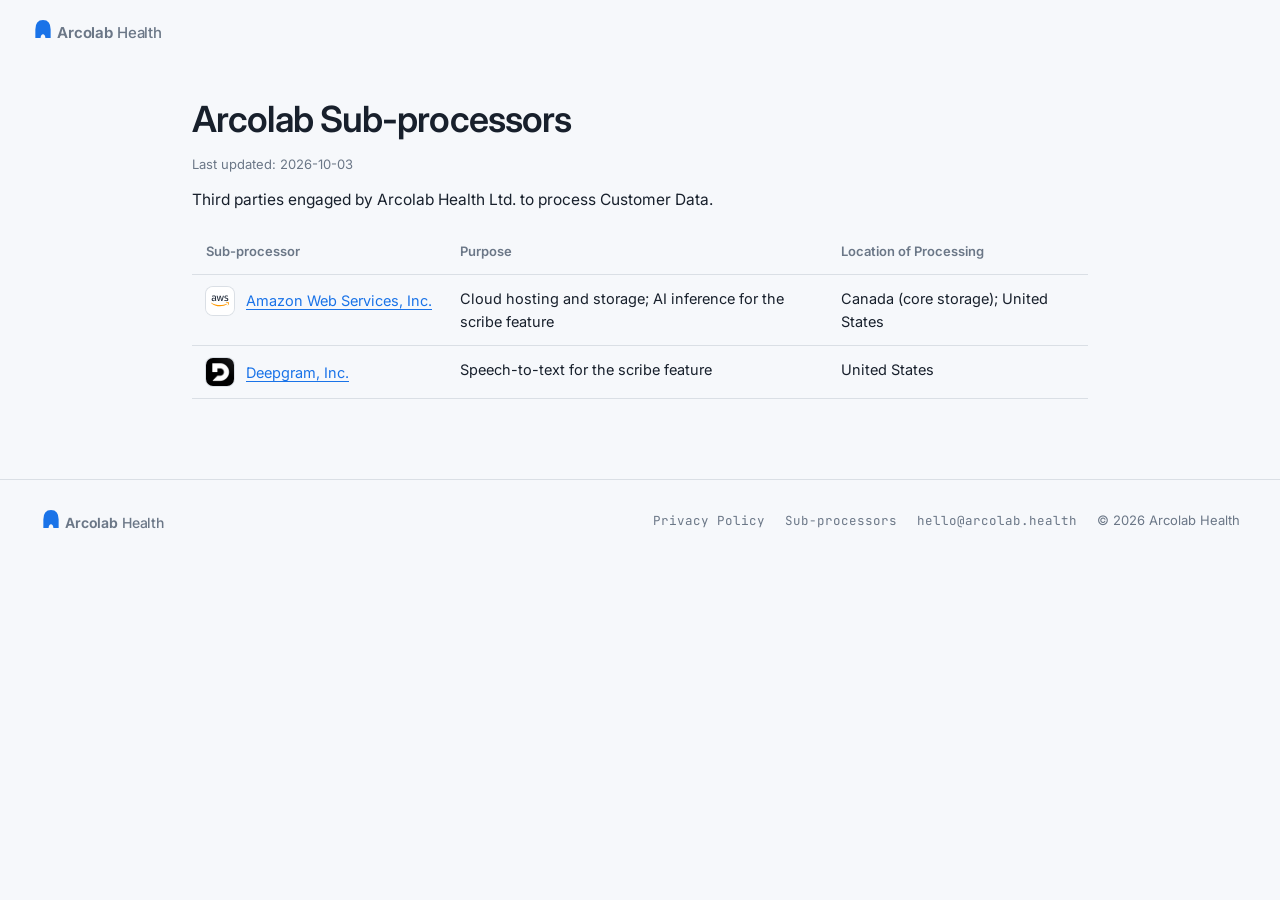
==== sub-processors/index.html @ 29b41894 "feat: add sub-processors page Lists AWS and Deepgram as referenced by the DPA, with vendor icons. Li" ====
<!DOCTYPE html>
<html lang="en">
<head>
  <meta charset="UTF-8" />
  <meta name="viewport" content="width=device-width, initial-scale=1.0" />
  <title>Sub-processors — Arcolab Health</title>
  <meta name="description" content="Third parties engaged by Arcolab Health Ltd. to process Customer Personal Data on behalf of its customers." />
  <meta name="theme-color" content="#f6f8fb" />
  <link rel="canonical" href="https://arcolab.health/sub-processors" />

  <link rel="icon" href="/assets/favicon.svg" type="image/svg+xml" />

  <link rel="preconnect" href="https://fonts.googleapis.com" />
  <link rel="preconnect" href="https://fonts.gstatic.com" crossorigin />
  <link href="https://fonts.googleapis.com/css2?family=Inter:wght@400;450;500;560;600;650&family=JetBrains+Mono:wght@400;500&display=swap" rel="stylesheet" />

  <link rel="stylesheet" href="/styles.css" />
</head>
<body>

  <header class="site-header site-header--static">
    <a class="brand" href="/" aria-label="Arcolab Health home">
      <svg class="mark" viewBox="6 5 46 46" aria-hidden="true"><path d="M13 47 L13 29 Q13 9 29 9 Q45 9 45 29 L45 47 L34 47 C34 36 24 36 24 47 Z" fill="#1a73e8"/></svg>
      <span><b>Arcolab</b>&nbsp;Health</span>
    </a>
  </header>

  <main class="legal legal--wide">
    <h1>Arcolab Sub-processors</h1>
    <p class="updated">Last updated: 2026-10-03</p>

    <p>Third parties engaged by Arcolab Health Ltd. to process Customer Data.</p>

    <div class="table-wrap">
      <table>
        <thead>
          <tr>
            <th scope="col">Sub-processor</th>
            <th scope="col">Purpose</th>
            <th scope="col">Location of Processing</th>
          </tr>
        </thead>
        <tbody>
          <tr>
            <td><div class="vendor"><img class="vendor-logo" src="/assets/logos/aws.svg" alt="" width="28" height="28" /><a href="https://aws.amazon.com/">Amazon Web Services, Inc.</a></div></td>
            <td>Cloud hosting and storage; AI inference for the scribe feature</td>
            <td>Canada (core storage); United States</td>
          </tr>
          <tr>
            <td><div class="vendor"><img class="vendor-logo" src="/assets/logos/deepgram.png" alt="" width="28" height="28" /><a href="https://deepgram.com/">Deepgram, Inc.</a></div></td>
            <td>Speech-to-text for the scribe feature</td>
            <td>United States</td>
          </tr>
        </tbody>
      </table>
    </div>
  </main>

  <footer class="site-footer">
    <a class="brand" href="/" aria-label="Arcolab Health home">
      <svg class="mark" viewBox="6 5 46 46" aria-hidden="true"><path d="M13 47 L13 29 Q13 9 29 9 Q45 9 45 29 L45 47 L34 47 C34 36 24 36 24 47 Z" fill="#1a73e8"/></svg>
      <span><b>Arcolab</b>&nbsp;Health</span>
    </a>
    <div class="footer-meta">
      <a href="/legal/privacy-policy">Privacy Policy</a>
      <a href="/sub-processors" aria-current="page">Sub-processors</a>
      <a href="mailto:hello@arcolab.health">hello@arcolab.health</a>
      <span>© 2026 Arcolab Health</span>
    </div>
  </footer>

</body>
</html>
---- styles.css ----
/* ============================================================
   Arcolab Health — stealth landing
   Light, calm, centered. One measured signal drifting behind.
   ============================================================ */

:root {
  --brandblue: #1a73e8;
  --blue:      #2e7dff;
  --teal:      #2fd4c4;

  --bg:    #f6f8fb;
  --fg:    #18202c;
  --muted: #6b7787;
  --faint: #8a95a3;
  --line:  rgba(20, 40, 70, .12);

  --sans: "Inter", system-ui, -apple-system, sans-serif;
  --mono: "JetBrains Mono", ui-monospace, monospace;
  --ease: cubic-bezier(.22, 1, .36, 1);
}

*, *::before, *::after { box-sizing: border-box; }
* { margin: 0; }
html { -webkit-text-size-adjust: 100%; }
body {
  font-family: var(--sans);
  background: var(--bg);
  color: var(--fg);
  line-height: 1.6;
  -webkit-font-smoothing: antialiased;
  text-rendering: optimizeLegibility;
  overflow-x: hidden;
}
a { color: inherit; text-decoration: none; }
svg { display: block; }
:focus-visible { outline: 2.5px solid var(--brandblue); outline-offset: 3px; border-radius: 6px; }

/* ----------------------------- brand ----------------------------- */
.brand {
  display: inline-flex;
  align-items: baseline;
  gap: 3px;
  font-weight: 650;
  font-size: 15px;
  letter-spacing: -.01em;
  color: var(--fg);
}
.brand .mark { width: 22px; height: 22px; flex: none; transform: translateY(2px); }
.brand b { font-weight: 650; }
.brand span { color: var(--muted); font-weight: 500; }

/* ----------------------------- header ---------------------------- */
.site-header {
  position: absolute;
  top: 0; left: 0; right: 0;
  z-index: 4;
  display: flex;
  align-items: center;
  height: 60px;
  padding: 0 clamp(18px, 5vw, 32px);
}

/* ----------------------------- hero ------------------------------ */
.hero {
  position: relative;
  min-height: 100svh;
  display: flex;
  flex-direction: column;
  align-items: center;
  justify-content: center;
  text-align: center;
  padding: 92px clamp(22px, 7vw, 72px) 64px;
  overflow: hidden;
}
.hero .fx { position: absolute; inset: 0; width: 100%; height: 100%; z-index: 0; }
.hero .vignette {
  position: absolute;
  inset: 0;
  z-index: 1;
  pointer-events: none;
  background: radial-gradient(ellipse 100% 88% at 50% 44%, transparent 58%, rgba(210, 220, 232, .38) 100%);
}
.hero-content { position: relative; z-index: 2; width: 100%; max-width: 780px; }

h1 {
  font-weight: 600;
  letter-spacing: -.025em;
  line-height: 1.1;
  color: var(--fg);
  font-size: clamp(26px, 3.9vw, 46px);
  overflow-wrap: break-word;
  text-wrap: balance;
}
h1 .accent {
  display: block;
  margin-top: 12px;
  font-weight: 500;
  letter-spacing: -.01em;
  font-size: clamp(18px, 2.3vw, 25px);
  background: linear-gradient(100deg, var(--blue) 10%, var(--teal) 92%);
  -webkit-background-clip: text;
          background-clip: text;
  color: transparent;
}
.note {
  margin-top: 22px;
  font-size: 14px;
  font-weight: 400;
  color: var(--muted);
}

/* ----------------------------- cta ------------------------------- */
.cta {
  display: flex;
  flex-direction: column;
  align-items: center;
  gap: 13px;
  margin-top: 30px;
}
.btn {
  display: inline-flex;
  align-items: center;
  gap: 8px;
  font-size: 14.5px;
  font-weight: 560;
  padding: 11px 22px;
  border-radius: 11px;
  color: #fff;
  background: var(--brandblue);
  box-shadow: 0 4px 14px -8px rgba(26, 115, 232, .55);
  transition: transform .18s var(--ease), box-shadow .25s;
}
.btn:hover {
  transform: translateY(-1px);
  box-shadow: 0 8px 20px -10px rgba(26, 115, 232, .6);
}
.btn:active { transform: translateY(0); }
.btn .arrow { transition: transform .25s var(--ease); }
.btn:hover .arrow { transform: translateX(3px); }
.cta-note { font-family: var(--mono); font-size: 12px; color: var(--faint); }
.cta-note a { text-decoration: underline; text-underline-offset: 3px; }
.cta-note a:hover { color: var(--brandblue); }

/* ----------------------------- footer ---------------------------- */
.site-footer {
  display: flex;
  flex-wrap: wrap;
  align-items: center;
  justify-content: space-between;
  gap: 16px;
  padding: 26px clamp(20px, 6vw, 40px);
  border-top: 1px solid var(--line);
}
.site-footer .brand { font-size: 14px; }
.footer-meta {
  display: flex;
  flex-wrap: wrap;
  align-items: center;
  gap: 20px;
  font-size: 13px;
  color: var(--muted);
}
.footer-meta a { font-family: var(--mono); font-size: 12.5px; }
.footer-meta a:hover { color: var(--brandblue); }

/* ----------------------------- legal pages ----------------------- */
.site-header--static { position: static; }
.legal {
  max-width: 720px;
  margin: 0 auto;
  padding: 40px clamp(22px, 6vw, 32px) 80px;
}
.legal h1 { font-size: clamp(28px, 4vw, 36px); text-wrap: balance; }
.legal--wide { max-width: 960px; }
.legal h2 {
  margin-top: 40px;
  font-size: 20px;
  font-weight: 600;
  letter-spacing: -.01em;
  scroll-margin-top: 24px;
}
.legal h3 {
  margin-top: 24px;
  font-size: 16px;
  font-weight: 600;
  scroll-margin-top: 24px;
}
.legal p, .legal ul { margin-top: 14px; font-size: 15.5px; }
.legal ul { padding-left: 22px; }
.legal li + li { margin-top: 8px; }
.legal a { color: var(--brandblue); text-decoration: underline; text-underline-offset: 3px; }
.legal .updated { font-size: 13px; color: var(--muted); }
.legal .toc {
  margin-top: 28px;
  padding: 18px 22px;
  border: 1px solid var(--line);
  border-radius: 12px;
  font-size: 14.5px;
}
.legal .toc ol { padding-left: 20px; margin: 0; }
.legal .toc ul { margin-top: 4px; font-size: inherit; }
.legal .toc li + li { margin-top: 4px; }
.legal .toc a { color: var(--fg); text-decoration: none; }
.legal .toc a:hover { color: var(--brandblue); }
.legal .table-wrap { margin-top: 16px; overflow-x: auto; }
.legal table {
  width: 100%;
  border-collapse: collapse;
  font-size: 14.5px;
}
.legal th, .legal td {
  padding: 12px 14px;
  text-align: left;
  vertical-align: top;
  border-bottom: 1px solid var(--line);
}
.legal th { font-size: 13px; font-weight: 600; color: var(--muted); white-space: nowrap; }
.legal .vendor { display: flex; align-items: center; gap: 12px; white-space: nowrap; }
.legal .vendor-logo { flex: none; border-radius: 7px; box-shadow: 0 0 0 1px var(--line); }

/* ----------------------------- responsive ------------------------ */
@media (max-width: 560px) {
  .hero { padding-top: 84px; }
  .note { margin-top: 20px; }
  .cta { margin-top: 26px; }
  .site-footer { justify-content: center; text-align: center; }
  .footer-meta { justify-content: center; gap: 8px 18px; }
}
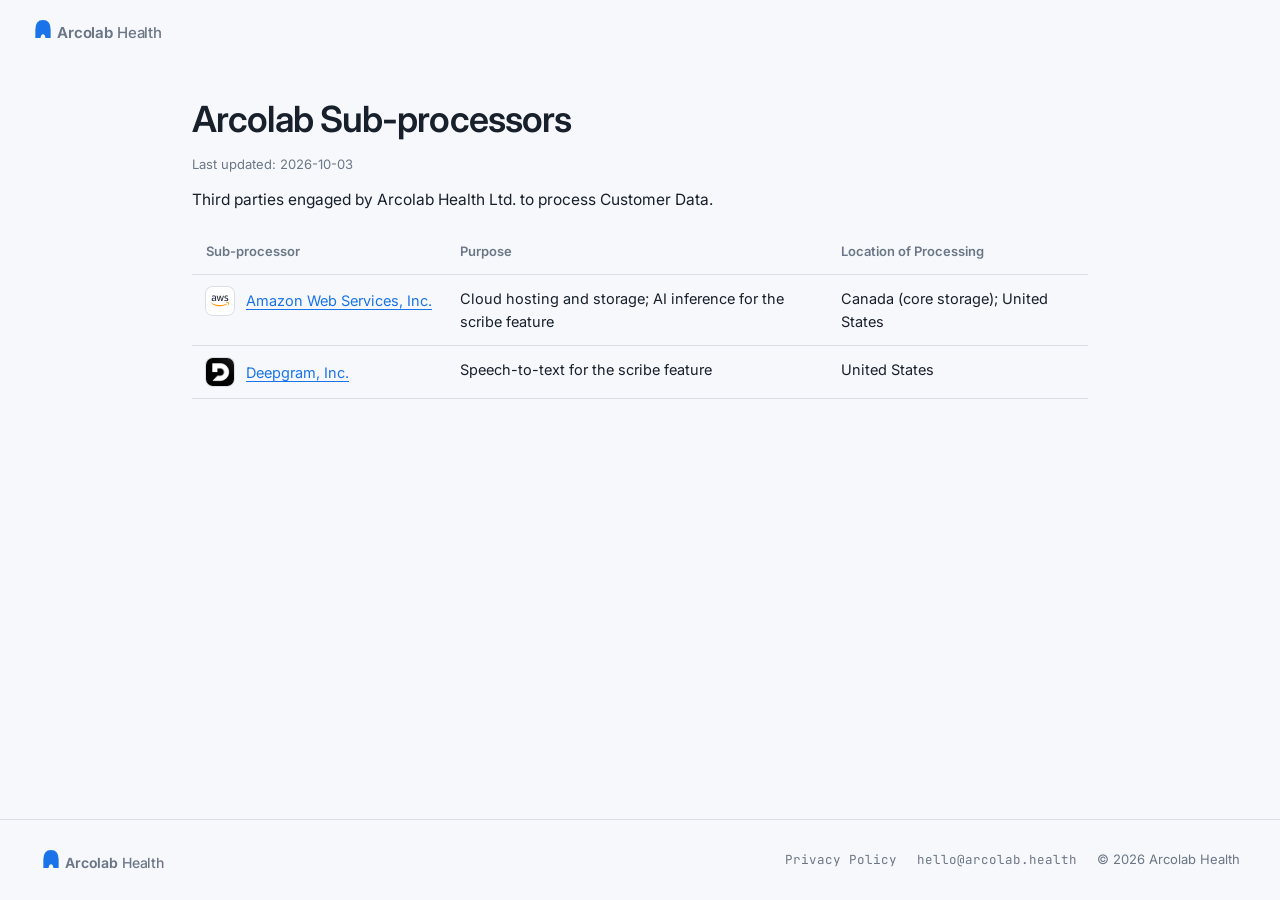
==== commit 554ebf3b: "feat: fill viewport on sub-processors page and drop self-link from footer Co-Authored-By: Claude Opu" ====
--- a/sub-processors/index.html
+++ b/sub-processors/index.html
@@ -16,7 +16,7 @@
 
   <link rel="stylesheet" href="/styles.css" />
 </head>
-<body>
+<body class="legal-page">
 
   <header class="site-header site-header--static">
     <a class="brand" href="/" aria-label="Arcolab Health home">
@@ -63,7 +63,6 @@
     </a>
     <div class="footer-meta">
       <a href="/legal/privacy-policy">Privacy Policy</a>
-      <a href="/sub-processors" aria-current="page">Sub-processors</a>
       <a href="mailto:hello@arcolab.health">hello@arcolab.health</a>
       <span>© 2026 Arcolab Health</span>
     </div>
--- a/styles.css
+++ b/styles.css
@@ -163,6 +163,29 @@
 .footer-meta a { font-family: var(--mono); font-size: 12.5px; }
 .footer-meta a:hover { color: var(--brandblue); }
 
+/* ----------------------------- 404 page -------------------------- */
+body.notfound,
+body.legal-page { display: flex; flex-direction: column; min-height: 100vh; min-height: 100dvh; }
+.notfound-main {
+  flex: 1;
+  display: flex;
+  flex-direction: column;
+  align-items: center;
+  justify-content: center;
+  gap: 14px;
+  padding: 40px clamp(22px, 6vw, 32px);
+  text-align: center;
+}
+.notfound-code {
+  font-family: var(--mono);
+  font-size: 14px;
+  color: var(--brandblue);
+  letter-spacing: .08em;
+}
+.notfound-main h1 { font-size: clamp(30px, 5vw, 44px); text-wrap: balance; }
+.notfound-main p { max-width: 42ch; color: var(--muted); font-size: 17px; }
+.notfound-main .btn { margin-top: 12px; }
+
 /* ----------------------------- legal pages ----------------------- */
 .site-header--static { position: static; }
 .legal {
@@ -172,6 +195,7 @@
 }
 .legal h1 { font-size: clamp(28px, 4vw, 36px); text-wrap: balance; }
 .legal--wide { max-width: 960px; }
+.legal-page .legal { flex: 1; width: 100%; }
 .legal h2 {
   margin-top: 40px;
   font-size: 20px;
